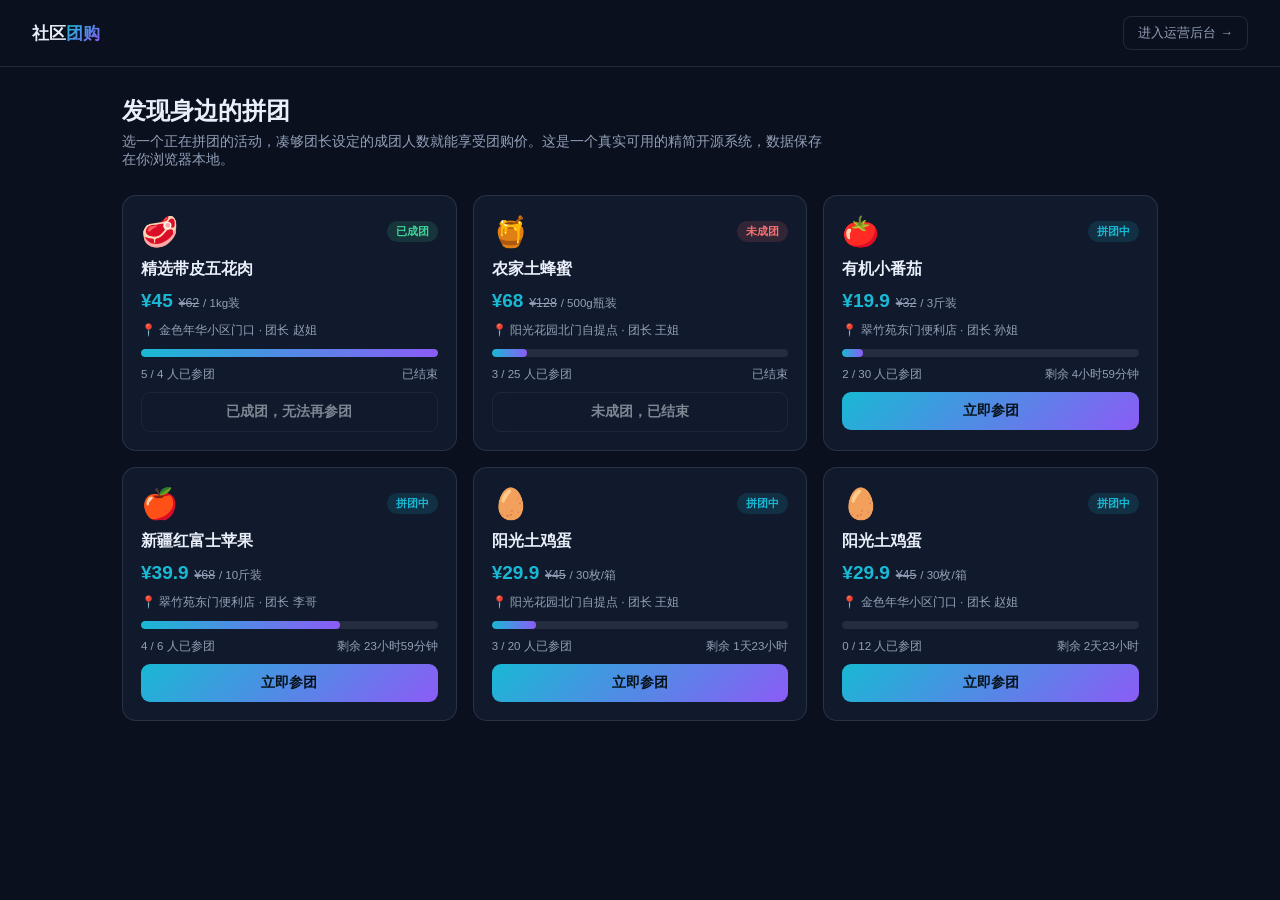
==== index.html @ 6b677517 "Initial commit: functional community group-buying system with threshold logic (frontend + admin)" ====
<!DOCTYPE html>
<html lang="zh-CN">
<head>
<meta charset="UTF-8">
<meta name="viewport" content="width=device-width, initial-scale=1.0">
<title>社区团购（精简开源版）</title>
<meta name="description" content="免费开源的社区团购系统精简版：拼团活动浏览、在线参团、真实成团/未成团判定，后台商品与团购活动管理，真实增删改查功能，纯前端+localStorage实现，可作为学习或二次开发起点。">
<link rel="stylesheet" href="style.css">
</head>
<body>
  <header class="topbar">
    <div class="brand">社区<span class="accent">团购</span></div>
    <a href="admin.html" class="nav-link">进入运营后台 →</a>
  </header>

  <main class="container">
    <div class="page-head">
      <h1>发现身边的拼团</h1>
      <p>选一个正在拼团的活动，凑够团长设定的成团人数就能享受团购价。这是一个真实可用的精简开源系统，数据保存在你浏览器本地。</p>
    </div>
    <div id="campaignGrid" class="campaign-grid"></div>
  </main>

  <div class="modal-backdrop" id="modalBackdrop">
    <div class="modal">
      <button class="modal-close" id="btnCloseModal">&times;</button>
      <h2 id="modalCampaignName"></h2>
      <p class="sub" id="modalCampaignInfo"></p>
      <div id="modalMsg"></div>
      <form id="joinForm" novalidate>
        <input type="hidden" id="joinCampaignId">
        <div class="field">
          <label>姓名</label>
          <input id="customerNameInput" type="text" required placeholder="用于自提核对的姓名">
        </div>
        <div class="field">
          <label>手机号</label>
          <input id="phoneInput" type="text" required placeholder="用于联系你的手机号">
        </div>
        <div class="field">
          <label>数量</label>
          <input id="qtyInput" type="number" min="1" value="1" required>
        </div>
        <button type="submit" class="btn btn-primary btn-block">提交参团</button>
      </form>
    </div>
  </div>

  <script src="data.js"></script>
  <script src="script.js"></script>
</body>
</html>
---- style.css ----
:root{--ink:#0A101E;--surface:#111a2c;--surface2:#16223a;--line:rgba(147,160,184,.18);--muted:#93A0B8;--text:#EAF0FA;--cyan:#19B8D4;--violet:#8B5CF6;--green:#3ED598;--red:#F87171;--amber:#F59E0B;--radius:14px;color-scheme:dark}
*{box-sizing:border-box}
body{margin:0;background:var(--ink);color:var(--text);font-family:-apple-system,BlinkMacSystemFont,"Segoe UI","PingFang SC","Microsoft YaHei",sans-serif;min-height:100vh}
a{color:inherit;text-decoration:none}

.topbar{display:flex;align-items:center;justify-content:space-between;padding:16px 32px;border-bottom:1px solid var(--line)}
.brand{font-size:17px;font-weight:700}
.brand .accent{background:linear-gradient(135deg,var(--cyan),var(--violet));-webkit-background-clip:text;background-clip:text;color:transparent}
.nav-link{font-size:13px;color:var(--muted);border:1px solid var(--line);padding:7px 14px;border-radius:8px}
.nav-link:hover{border-color:var(--cyan);color:var(--text)}

.container{max-width:1100px;margin:0 auto;padding:28px 32px}
.page-head h1{font-size:24px;font-weight:700;margin:0 0 6px}
.page-head p{color:var(--muted);font-size:14px;margin:0 0 26px;max-width:700px}

/* campaign grid */
.campaign-grid{display:grid;grid-template-columns:repeat(auto-fill,minmax(260px,1fr));gap:16px}
.campaign-card{background:var(--surface);border:1px solid var(--line);border-radius:var(--radius);padding:18px;display:flex;flex-direction:column;gap:10px;transition:border-color .2s}
.campaign-card:hover{border-color:rgba(25,184,212,.4)}
.campaign-card__top{display:flex;align-items:center;justify-content:space-between}
.campaign-card__emoji{font-size:30px}
.campaign-card h3{margin:0;font-size:15.5px}
.campaign-card__price{font-size:13.5px}
.campaign-card__price .group-price{font-size:19px;font-weight:800;color:var(--cyan)}
.campaign-card__price .original-price{color:var(--muted);text-decoration:line-through;font-size:12.5px;margin-left:2px}
.campaign-card__price .unit{color:var(--muted);font-size:11.5px}
.campaign-card__meta{font-size:12px;color:var(--muted)}
.campaign-card__stats{display:flex;justify-content:space-between;font-size:11.5px;color:var(--muted)}

.progress-bar{height:8px;border-radius:999px;background:rgba(147,160,184,.14);overflow:hidden}
.progress-bar__fill{height:100%;background:linear-gradient(90deg,var(--cyan),var(--violet));border-radius:999px;transition:width .3s}

.modal-backdrop{position:fixed;inset:0;background:rgba(4,8,16,.75);display:none;align-items:center;justify-content:center;padding:20px;z-index:50}
.modal-backdrop.show{display:flex}
.modal{background:var(--surface);border:1px solid var(--line);border-radius:18px;max-width:460px;width:100%;max-height:88vh;overflow:auto;padding:26px}
.modal h2{margin:0 0 6px;font-size:18px}
.modal .sub{color:var(--muted);font-size:12.5px;margin:0 0 18px}
.modal-close{float:right;background:none;border:none;color:var(--muted);font-size:20px;cursor:pointer}

.field{display:flex;flex-direction:column;gap:6px;margin-bottom:14px}
.field label{font-size:12px;color:var(--muted);font-weight:600}
.field input,.field select,.field textarea{background:rgba(147,160,184,.06);border:1px solid var(--line);border-radius:8px;padding:9px 11px;color:var(--text);font-family:inherit;font-size:13.5px;outline:none;width:100%}
.field input:focus,.field select:focus,.field textarea:focus{border-color:var(--cyan)}
.field-row{display:grid;grid-template-columns:1fr 1fr;gap:10px}

.btn{font-family:inherit;font-size:13.5px;font-weight:600;padding:10px 18px;border-radius:9px;border:1px solid var(--line);background:transparent;color:var(--text);cursor:pointer}
.btn:hover{border-color:var(--cyan)}
.btn:disabled{opacity:.5;cursor:not-allowed}
.btn:disabled:hover{border-color:var(--line)}
.btn-primary{background:linear-gradient(135deg,var(--cyan),var(--violet));border:none;color:#06121A}
.btn-block{width:100%}
.btn-sm{padding:5px 11px;font-size:12px}
.btn-danger{border-color:rgba(248,113,113,.4);color:var(--red)}

.msg{margin:0 0 14px;font-size:12.5px;padding:9px 12px;border-radius:8px}
.msg.error{background:rgba(248,113,113,.1);border:1px solid rgba(248,113,113,.3);color:var(--red)}
.msg.success{background:rgba(62,213,152,.1);border:1px solid rgba(62,213,152,.3);color:var(--green)}

/* admin */
.admin-layout{display:flex;min-height:100vh}
.sidebar{width:220px;flex-shrink:0;border-right:1px solid var(--line);padding:20px 14px}
.sidebar .brand{padding:0 10px 20px}
.side-link{display:block;padding:10px 12px;border-radius:9px;font-size:13.5px;color:var(--muted);margin-bottom:4px;cursor:pointer}
.side-link:hover{background:rgba(147,160,184,.06)}
.side-link.active{background:rgba(25,184,212,.12);color:var(--text)}
.admin-main{flex:1;padding:28px 34px;overflow:auto}
.admin-view{display:none}
.admin-view.active{display:block}

.stat-grid{display:grid;grid-template-columns:repeat(4,1fr);gap:14px;margin-bottom:26px}
.stat-card{background:var(--surface);border:1px solid var(--line);border-radius:var(--radius);padding:20px}
.stat-card .num{font-size:26px;font-weight:800}
.stat-card .label{font-size:12px;color:var(--muted);margin-top:4px}

table{width:100%;border-collapse:collapse;font-size:13.5px}
th{text-align:left;padding:10px 12px;color:var(--muted);font-weight:600;border-bottom:1px solid var(--line);font-size:12px}
td{padding:11px 12px;border-bottom:1px solid var(--line)}
.badge{display:inline-block;font-size:11px;font-weight:700;padding:3px 9px;border-radius:999px}
.badge.open{background:rgba(25,184,212,.14);color:var(--cyan)}
.badge.succeeded{background:rgba(62,213,152,.14);color:var(--green)}
.badge.failed{background:rgba(248,113,113,.14);color:var(--red)}
.table-actions{display:flex;gap:6px;flex-wrap:wrap}
.table-toolbar{display:flex;justify-content:space-between;align-items:center;margin-bottom:16px}
.filter-row{display:flex;gap:6px}
.filter-btn{font-size:12px;padding:6px 12px;border-radius:999px;border:1px solid var(--line);background:transparent;color:var(--muted);cursor:pointer}
.filter-btn.active{border-color:var(--cyan);color:var(--text)}

@media (max-width:820px){
  .admin-layout{flex-direction:column}
  .sidebar{width:100%;display:flex;overflow-x:auto;border-right:none;border-bottom:1px solid var(--line)}
  .stat-grid{grid-template-columns:repeat(2,1fr)}
}
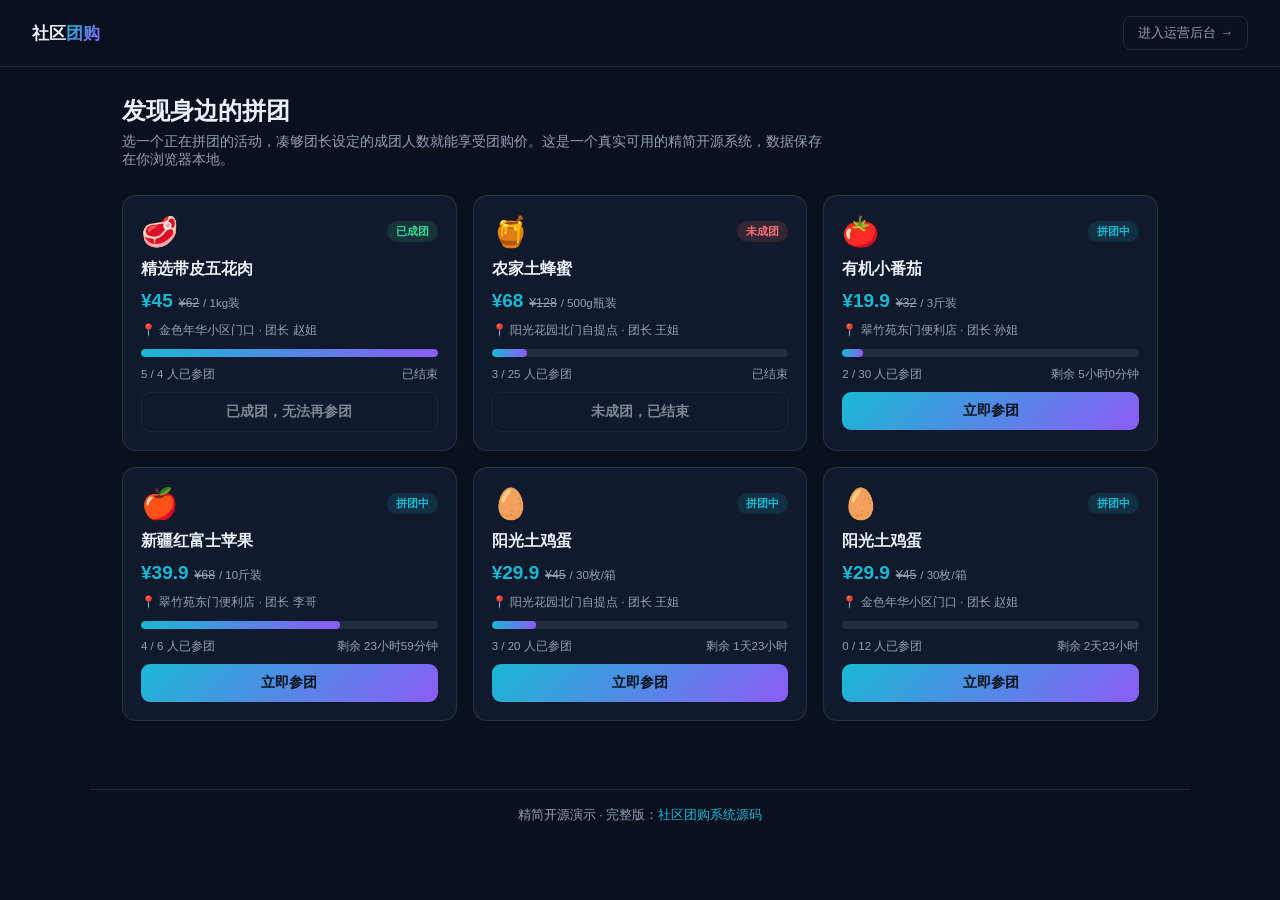
==== commit 8847dfb6: "Add footer link to the full commercial product page" ====
--- a/index.html
+++ b/index.html
@@ -48,5 +48,7 @@
 
   <script src="data.js"></script>
   <script src="script.js"></script>
+
+<footer style="margin:40px auto 16px;max-width:1100px;padding:16px 20px 0;border-top:1px solid var(--line,rgba(147,160,184,.18));text-align:center;color:var(--muted,#93A0B8);font-size:13px">精简开源演示 &middot; 完整版：<a href="https://inzyxuashop.com/shequtuangou-yuanma.html" target="_blank" rel="noopener" style="color:var(--cyan,#19B8D4);text-decoration:none">社区团购系统源码</a></footer>
 </body>
 </html>
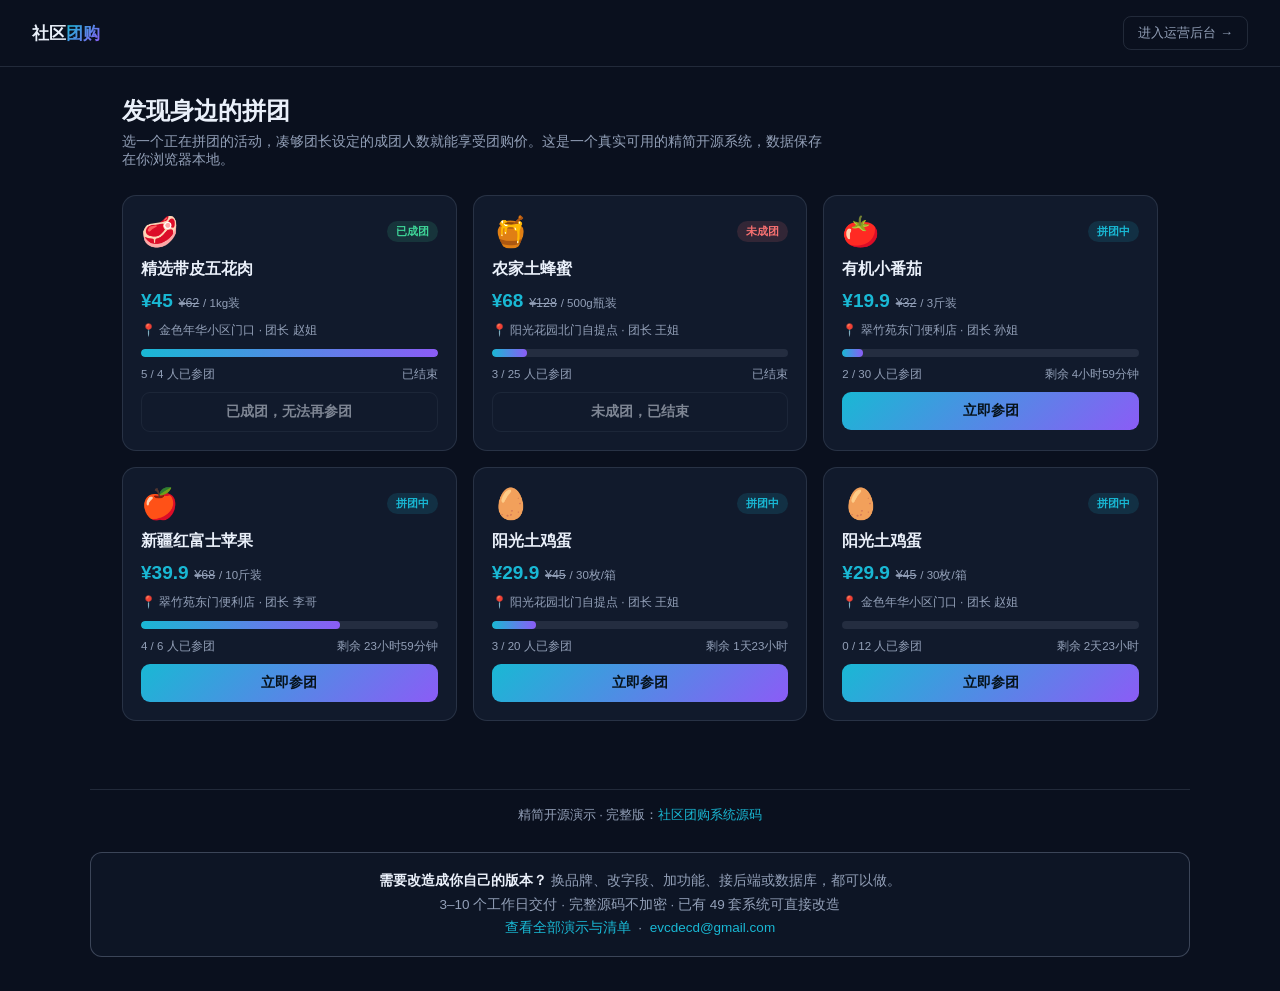
==== commit 2e1c1173: "Add a custom-delivery footer" ====
--- a/index.html
+++ b/index.html
@@ -50,5 +50,15 @@
   <script src="script.js"></script>
 
 <footer style="margin:40px auto 16px;max-width:1100px;padding:16px 20px 0;border-top:1px solid var(--line,rgba(147,160,184,.18));text-align:center;color:var(--muted,#93A0B8);font-size:13px">精简开源演示 &middot; 完整版：<a href="https://inzyxuashop.com/shequtuangou-yuanma.html" target="_blank" rel="noopener" style="color:var(--cyan,#19B8D4);text-decoration:none">社区团购系统源码</a></footer>
+
+<!-- custom-delivery -->
+<div style="max-width:1100px;margin:28px auto 34px;padding:16px 20px;border:1px solid rgba(147,160,184,.35);border-radius:12px;background:rgba(17,26,44,.55);font:13.5px/1.75 -apple-system,BlinkMacSystemFont,'Segoe UI','PingFang SC','Microsoft YaHei',sans-serif;color:#93a0b8;text-align:center">
+  <strong style="color:#eaf0fa">需要改造成你自己的版本？</strong>
+  换品牌、改字段、加功能、接后端或数据库，都可以做。<br>
+  3–10 个工作日交付 · 完整源码不加密 · 已有 49 套系统可直接改造<br>
+  <a href="https://inzyxuashop.com" style="color:#19b8d4;text-decoration:none">查看全部演示与清单</a>
+  &nbsp;·&nbsp;
+  <a href="mailto:evcdecd@gmail.com" style="color:#19b8d4;text-decoration:none">evcdecd@gmail.com</a>
+</div>
 </body>
-</html>
+</html>
